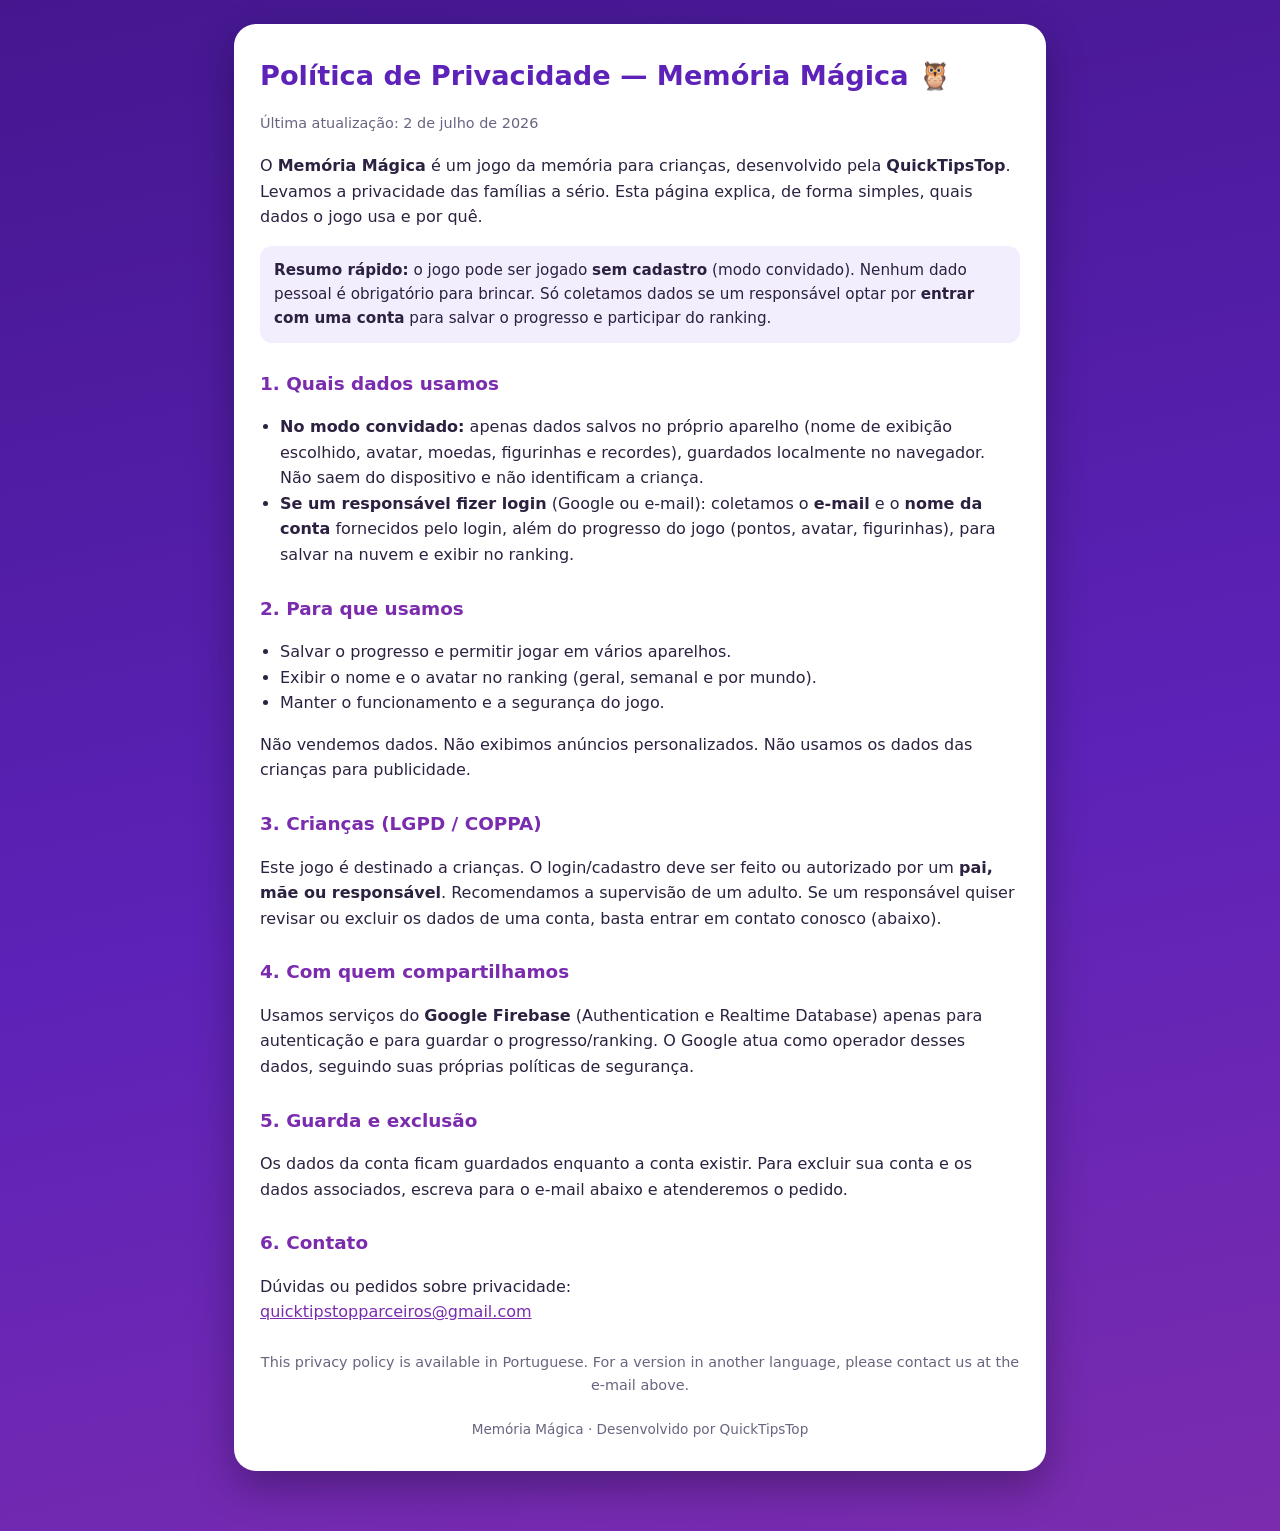
==== privacidade.html @ e179fc5d "Phase 0: installable PWA + privacy policy + parental gate Makes the game installable from the link/Q" ====
<!DOCTYPE html>
<html lang="pt-BR">
<head>
  <meta charset="UTF-8" />
  <meta name="viewport" content="width=device-width, initial-scale=1.0" />
  <title>Política de Privacidade — Memória Mágica</title>
  <style>
    :root { color-scheme: light; }
    body {
      font-family: 'Segoe UI', system-ui, sans-serif;
      background: linear-gradient(168deg, #44178f, #5d22b8 55%, #7b2cae);
      color: #2c2140; margin: 0; padding: 24px 16px 60px;
      display: flex; justify-content: center;
    }
    .card {
      background: #fff; max-width: 760px; width: 100%;
      border-radius: 22px; padding: 30px 26px;
      box-shadow: 0 16px 40px rgba(0,0,0,0.3); line-height: 1.6;
    }
    h1 { color: #5d22b8; font-size: 1.7rem; margin: 0 0 4px; }
    h2 { color: #7b2cae; font-size: 1.15rem; margin: 26px 0 8px; }
    .updated { color: #6b6480; font-size: 0.9rem; margin-bottom: 18px; }
    a { color: #7b2cae; }
    ul { padding-left: 20px; }
    .note { background: #f3eefe; border-radius: 12px; padding: 12px 14px; font-size: 0.95rem; }
    .lang { text-align: center; margin-top: 26px; font-size: 0.9rem; color: #6b6480; }
    footer { text-align: center; color: #6b6480; font-size: 0.85rem; margin-top: 22px; }
  </style>
</head>
<body>
  <main class="card">
    <h1>Política de Privacidade — Memória Mágica 🦉</h1>
    <p class="updated">Última atualização: 2 de julho de 2026</p>

    <p>O <strong>Memória Mágica</strong> é um jogo da memória para crianças, desenvolvido
      pela <strong>QuickTipsTop</strong>. Levamos a privacidade das famílias a sério.
      Esta página explica, de forma simples, quais dados o jogo usa e por quê.</p>

    <div class="note">
      <strong>Resumo rápido:</strong> o jogo pode ser jogado <strong>sem cadastro</strong>
      (modo convidado). Nenhum dado pessoal é obrigatório para brincar.
      Só coletamos dados se um responsável optar por <strong>entrar com uma conta</strong>
      para salvar o progresso e participar do ranking.
    </div>

    <h2>1. Quais dados usamos</h2>
    <ul>
      <li><strong>No modo convidado:</strong> apenas dados salvos no próprio aparelho
        (nome de exibição escolhido, avatar, moedas, figurinhas e recordes), guardados
        localmente no navegador. Não saem do dispositivo e não identificam a criança.</li>
      <li><strong>Se um responsável fizer login</strong> (Google ou e-mail): coletamos o
        <strong>e-mail</strong> e o <strong>nome da conta</strong> fornecidos pelo login,
        além do progresso do jogo (pontos, avatar, figurinhas), para salvar na nuvem e
        exibir no ranking.</li>
    </ul>

    <h2>2. Para que usamos</h2>
    <ul>
      <li>Salvar o progresso e permitir jogar em vários aparelhos.</li>
      <li>Exibir o nome e o avatar no ranking (geral, semanal e por mundo).</li>
      <li>Manter o funcionamento e a segurança do jogo.</li>
    </ul>
    <p>Não vendemos dados. Não exibimos anúncios personalizados. Não usamos os dados
      das crianças para publicidade.</p>

    <h2>3. Crianças (LGPD / COPPA)</h2>
    <p>Este jogo é destinado a crianças. O login/cadastro deve ser feito ou autorizado
      por um <strong>pai, mãe ou responsável</strong>. Recomendamos a supervisão de um
      adulto. Se um responsável quiser revisar ou excluir os dados de uma conta, basta
      entrar em contato conosco (abaixo).</p>

    <h2>4. Com quem compartilhamos</h2>
    <p>Usamos serviços do <strong>Google Firebase</strong> (Authentication e Realtime
      Database) apenas para autenticação e para guardar o progresso/ranking. O Google
      atua como operador desses dados, seguindo suas próprias políticas de segurança.</p>

    <h2>5. Guarda e exclusão</h2>
    <p>Os dados da conta ficam guardados enquanto a conta existir. Para excluir sua conta
      e os dados associados, escreva para o e-mail abaixo e atenderemos o pedido.</p>

    <h2>6. Contato</h2>
    <p>Dúvidas ou pedidos sobre privacidade:
      <br /><a href="mailto:quicktipstopparceiros@gmail.com">quicktipstopparceiros@gmail.com</a></p>

    <div class="lang">
      This privacy policy is available in Portuguese. For a version in another language,
      please contact us at the e-mail above.
    </div>

    <footer>Memória Mágica · Desenvolvido por QuickTipsTop</footer>
  </main>
</body>
</html>
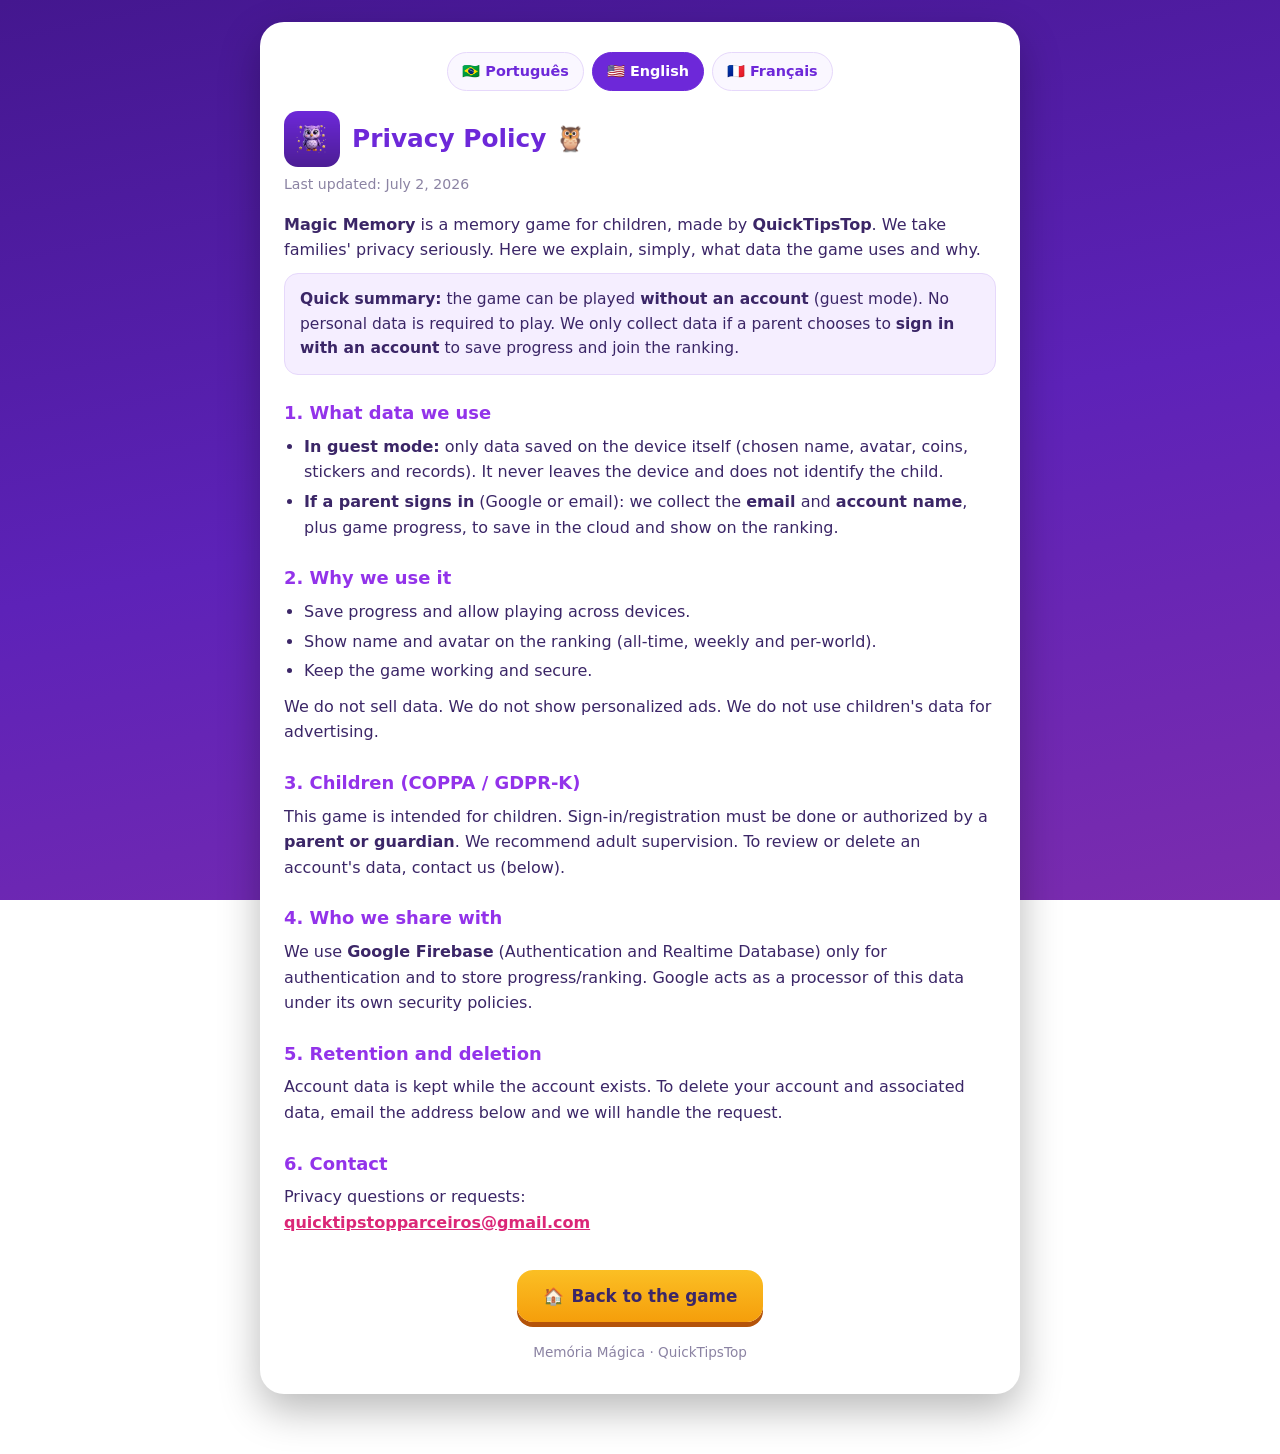
==== commit 3b36ef15: "Privacy page: on-brand colors, multi-language, back-to-game button - Recolored to the game's purple/" ====
--- a/privacidade.html
+++ b/privacidade.html
@@ -3,91 +3,184 @@
 <head>
   <meta charset="UTF-8" />
   <meta name="viewport" content="width=device-width, initial-scale=1.0" />
+  <meta name="theme-color" content="#4c1d95" />
   <title>Política de Privacidade — Memória Mágica</title>
   <style>
     :root { color-scheme: light; }
+    * { box-sizing: border-box; }
     body {
-      font-family: 'Segoe UI', system-ui, sans-serif;
-      background: linear-gradient(168deg, #44178f, #5d22b8 55%, #7b2cae);
-      color: #2c2140; margin: 0; padding: 24px 16px 60px;
+      font-family: 'Fredoka', 'Segoe UI', system-ui, sans-serif;
+      background: linear-gradient(168deg, #44178f, #5d22b8 52%, #7b2cae);
+      background-attachment: fixed;
+      color: #3b2667; margin: 0; padding: 22px 16px 60px;
       display: flex; justify-content: center;
     }
     .card {
       background: #fff; max-width: 760px; width: 100%;
-      border-radius: 22px; padding: 30px 26px;
-      box-shadow: 0 16px 40px rgba(0,0,0,0.3); line-height: 1.6;
+      border-radius: 24px; padding: 26px 24px 30px;
+      box-shadow: 0 16px 40px rgba(0,0,0,0.28); line-height: 1.6;
     }
-    h1 { color: #5d22b8; font-size: 1.7rem; margin: 0 0 4px; }
-    h2 { color: #7b2cae; font-size: 1.15rem; margin: 26px 0 8px; }
-    .updated { color: #6b6480; font-size: 0.9rem; margin-bottom: 18px; }
-    a { color: #7b2cae; }
-    ul { padding-left: 20px; }
-    .note { background: #f3eefe; border-radius: 12px; padding: 12px 14px; font-size: 0.95rem; }
-    .lang { text-align: center; margin-top: 26px; font-size: 0.9rem; color: #6b6480; }
-    footer { text-align: center; color: #6b6480; font-size: 0.85rem; margin-top: 22px; }
+    .top { display: flex; align-items: center; gap: 12px; margin-bottom: 6px; }
+    .top img { width: 56px; height: 56px; border-radius: 14px; flex: 0 0 auto; }
+    h1 { color: #6d28d9; font-size: 1.55rem; margin: 0; line-height: 1.2; }
+    .updated { color: #8b83a3; font-size: 0.88rem; margin: 2px 0 16px; }
+    h2 { color: #9333ea; font-size: 1.12rem; margin: 24px 0 6px; }
+    p { margin: 0 0 10px; }
+    a { color: #db2777; font-weight: 600; }
+    ul { padding-left: 20px; margin: 0 0 10px; }
+    li { margin-bottom: 4px; }
+    .note {
+      background: #f5eeff; border: 1.5px solid #e6d8fb;
+      border-radius: 14px; padding: 13px 15px; font-size: 0.97rem; margin-bottom: 6px;
+    }
+    /* Seletor de idioma */
+    .langs { display: flex; gap: 8px; justify-content: center; margin: 4px 0 20px; }
+    .langs button {
+      border: 1.5px solid #e6d8fb; background: #faf7ff; color: #6d28d9;
+      border-radius: 999px; padding: 7px 14px; font: inherit; font-weight: 600;
+      cursor: pointer; font-size: 0.9rem;
+    }
+    .langs button.active { background: #6d28d9; color: #fff; border-color: #6d28d9; }
+    /* Botão voltar ao jogo (estilo do jogo) */
+    .back {
+      display: inline-flex; align-items: center; gap: 8px;
+      background: linear-gradient(180deg, #fbbf24, #f59e0b);
+      color: #3b2667; font-weight: 700; font-size: 1.05rem;
+      text-decoration: none; border-radius: 16px; padding: 13px 26px;
+      box-shadow: 0 5px 0 #b45309; margin-top: 8px;
+    }
+    .back:active { transform: translateY(3px); box-shadow: 0 2px 0 #b45309; }
+    .back-wrap { text-align: center; margin-top: 26px; }
+    footer { text-align: center; color: #8b83a3; font-size: 0.85rem; margin-top: 20px; }
   </style>
 </head>
 <body>
   <main class="card">
-    <h1>Política de Privacidade — Memória Mágica 🦉</h1>
-    <p class="updated">Última atualização: 2 de julho de 2026</p>
-
-    <p>O <strong>Memória Mágica</strong> é um jogo da memória para crianças, desenvolvido
-      pela <strong>QuickTipsTop</strong>. Levamos a privacidade das famílias a sério.
-      Esta página explica, de forma simples, quais dados o jogo usa e por quê.</p>
-
-    <div class="note">
-      <strong>Resumo rápido:</strong> o jogo pode ser jogado <strong>sem cadastro</strong>
-      (modo convidado). Nenhum dado pessoal é obrigatório para brincar.
-      Só coletamos dados se um responsável optar por <strong>entrar com uma conta</strong>
-      para salvar o progresso e participar do ranking.
+    <div class="langs" id="langs">
+      <button data-lang="pt">🇧🇷 Português</button>
+      <button data-lang="en">🇺🇸 English</button>
+      <button data-lang="fr">🇫🇷 Français</button>
     </div>
 
-    <h2>1. Quais dados usamos</h2>
-    <ul>
-      <li><strong>No modo convidado:</strong> apenas dados salvos no próprio aparelho
-        (nome de exibição escolhido, avatar, moedas, figurinhas e recordes), guardados
-        localmente no navegador. Não saem do dispositivo e não identificam a criança.</li>
-      <li><strong>Se um responsável fizer login</strong> (Google ou e-mail): coletamos o
-        <strong>e-mail</strong> e o <strong>nome da conta</strong> fornecidos pelo login,
-        além do progresso do jogo (pontos, avatar, figurinhas), para salvar na nuvem e
-        exibir no ranking.</li>
-    </ul>
+    <div class="top">
+      <img src="img/pwa/icon-192.png" alt="Memória Mágica" />
+      <h1 id="p-title">Política de Privacidade</h1>
+    </div>
+    <p class="updated" id="p-updated"></p>
 
-    <h2>2. Para que usamos</h2>
-    <ul>
-      <li>Salvar o progresso e permitir jogar em vários aparelhos.</li>
-      <li>Exibir o nome e o avatar no ranking (geral, semanal e por mundo).</li>
-      <li>Manter o funcionamento e a segurança do jogo.</li>
-    </ul>
-    <p>Não vendemos dados. Não exibimos anúncios personalizados. Não usamos os dados
-      das crianças para publicidade.</p>
+    <div id="p-body"></div>
 
-    <h2>3. Crianças (LGPD / COPPA)</h2>
-    <p>Este jogo é destinado a crianças. O login/cadastro deve ser feito ou autorizado
-      por um <strong>pai, mãe ou responsável</strong>. Recomendamos a supervisão de um
-      adulto. Se um responsável quiser revisar ou excluir os dados de uma conta, basta
-      entrar em contato conosco (abaixo).</p>
-
-    <h2>4. Com quem compartilhamos</h2>
-    <p>Usamos serviços do <strong>Google Firebase</strong> (Authentication e Realtime
-      Database) apenas para autenticação e para guardar o progresso/ranking. O Google
-      atua como operador desses dados, seguindo suas próprias políticas de segurança.</p>
-
-    <h2>5. Guarda e exclusão</h2>
-    <p>Os dados da conta ficam guardados enquanto a conta existir. Para excluir sua conta
-      e os dados associados, escreva para o e-mail abaixo e atenderemos o pedido.</p>
-
-    <h2>6. Contato</h2>
-    <p>Dúvidas ou pedidos sobre privacidade:
-      <br /><a href="mailto:quicktipstopparceiros@gmail.com">quicktipstopparceiros@gmail.com</a></p>
-
-    <div class="lang">
-      This privacy policy is available in Portuguese. For a version in another language,
-      please contact us at the e-mail above.
+    <div class="back-wrap">
+      <a class="back" id="p-back" href="index.html">🏠 <span id="p-back-label">Voltar ao jogo</span></a>
     </div>
 
-    <footer>Memória Mágica · Desenvolvido por QuickTipsTop</footer>
+    <footer>Memória Mágica · QuickTipsTop</footer>
   </main>
+
+  <script>
+    var EMAIL = 'quicktipstopparceiros@gmail.com';
+    var I18N = {
+      pt: {
+        htmlLang: 'pt-BR',
+        title: 'Política de Privacidade 🦉',
+        updated: 'Última atualização: 2 de julho de 2026',
+        back: 'Voltar ao jogo',
+        body: [
+          '<p>O <strong>Memória Mágica</strong> é um jogo da memória para crianças, feito pela <strong>QuickTipsTop</strong>. Levamos a privacidade das famílias a sério. Aqui explicamos, de forma simples, quais dados o jogo usa e por quê.</p>',
+          '<div class="note"><strong>Resumo rápido:</strong> o jogo pode ser jogado <strong>sem cadastro</strong> (modo convidado). Nenhum dado pessoal é obrigatório para brincar. Só coletamos dados se um responsável optar por <strong>entrar com uma conta</strong> para salvar o progresso e participar do ranking.</div>',
+          '<h2>1. Quais dados usamos</h2>',
+          '<ul><li><strong>No modo convidado:</strong> apenas dados salvos no próprio aparelho (nome escolhido, avatar, moedas, figurinhas e recordes). Não saem do dispositivo e não identificam a criança.</li><li><strong>Se um responsável fizer login</strong> (Google ou e-mail): coletamos o <strong>e-mail</strong> e o <strong>nome da conta</strong>, além do progresso do jogo, para salvar na nuvem e exibir no ranking.</li></ul>',
+          '<h2>2. Para que usamos</h2>',
+          '<ul><li>Salvar o progresso e permitir jogar em vários aparelhos.</li><li>Exibir nome e avatar no ranking (geral, semanal e por mundo).</li><li>Manter o funcionamento e a segurança do jogo.</li></ul>',
+          '<p>Não vendemos dados. Não exibimos anúncios personalizados. Não usamos os dados das crianças para publicidade.</p>',
+          '<h2>3. Crianças (LGPD / COPPA)</h2>',
+          '<p>Este jogo é destinado a crianças. O login/cadastro deve ser feito ou autorizado por um <strong>pai, mãe ou responsável</strong>. Recomendamos a supervisão de um adulto. Para revisar ou excluir os dados de uma conta, entre em contato conosco (abaixo).</p>',
+          '<h2>4. Com quem compartilhamos</h2>',
+          '<p>Usamos o <strong>Google Firebase</strong> (Authentication e Realtime Database) apenas para autenticação e para guardar o progresso/ranking. O Google atua como operador desses dados, seguindo suas próprias políticas de segurança.</p>',
+          '<h2>5. Guarda e exclusão</h2>',
+          '<p>Os dados da conta ficam guardados enquanto a conta existir. Para excluir sua conta e os dados associados, escreva para o e-mail abaixo e atenderemos o pedido.</p>',
+          '<h2>6. Contato</h2>',
+          '<p>Dúvidas ou pedidos sobre privacidade:<br /><a href="mailto:' + EMAIL + '">' + EMAIL + '</a></p>'
+        ]
+      },
+      en: {
+        htmlLang: 'en',
+        title: 'Privacy Policy 🦉',
+        updated: 'Last updated: July 2, 2026',
+        back: 'Back to the game',
+        body: [
+          '<p><strong>Magic Memory</strong> is a memory game for children, made by <strong>QuickTipsTop</strong>. We take families\' privacy seriously. Here we explain, simply, what data the game uses and why.</p>',
+          '<div class="note"><strong>Quick summary:</strong> the game can be played <strong>without an account</strong> (guest mode). No personal data is required to play. We only collect data if a parent chooses to <strong>sign in with an account</strong> to save progress and join the ranking.</div>',
+          '<h2>1. What data we use</h2>',
+          '<ul><li><strong>In guest mode:</strong> only data saved on the device itself (chosen name, avatar, coins, stickers and records). It never leaves the device and does not identify the child.</li><li><strong>If a parent signs in</strong> (Google or email): we collect the <strong>email</strong> and <strong>account name</strong>, plus game progress, to save in the cloud and show on the ranking.</li></ul>',
+          '<h2>2. Why we use it</h2>',
+          '<ul><li>Save progress and allow playing across devices.</li><li>Show name and avatar on the ranking (all-time, weekly and per-world).</li><li>Keep the game working and secure.</li></ul>',
+          '<p>We do not sell data. We do not show personalized ads. We do not use children\'s data for advertising.</p>',
+          '<h2>3. Children (COPPA / GDPR-K)</h2>',
+          '<p>This game is intended for children. Sign-in/registration must be done or authorized by a <strong>parent or guardian</strong>. We recommend adult supervision. To review or delete an account\'s data, contact us (below).</p>',
+          '<h2>4. Who we share with</h2>',
+          '<p>We use <strong>Google Firebase</strong> (Authentication and Realtime Database) only for authentication and to store progress/ranking. Google acts as a processor of this data under its own security policies.</p>',
+          '<h2>5. Retention and deletion</h2>',
+          '<p>Account data is kept while the account exists. To delete your account and associated data, email the address below and we will handle the request.</p>',
+          '<h2>6. Contact</h2>',
+          '<p>Privacy questions or requests:<br /><a href="mailto:' + EMAIL + '">' + EMAIL + '</a></p>'
+        ]
+      },
+      fr: {
+        htmlLang: 'fr',
+        title: 'Politique de Confidentialité 🦉',
+        updated: 'Dernière mise à jour : 2 juillet 2026',
+        back: 'Retour au jeu',
+        body: [
+          '<p><strong>Mémoire Magique</strong> est un jeu de mémoire pour enfants, créé par <strong>QuickTipsTop</strong>. Nous prenons au sérieux la vie privée des familles. Voici, simplement, quelles données le jeu utilise et pourquoi.</p>',
+          '<div class="note"><strong>Résumé rapide :</strong> le jeu peut être joué <strong>sans compte</strong> (mode invité). Aucune donnée personnelle n\'est requise pour jouer. Nous ne collectons des données que si un parent choisit de <strong>se connecter avec un compte</strong> pour sauvegarder la progression et participer au classement.</div>',
+          '<h2>1. Quelles données nous utilisons</h2>',
+          '<ul><li><strong>En mode invité :</strong> uniquement des données enregistrées sur l\'appareil (nom choisi, avatar, pièces, autocollants et records). Elles ne quittent pas l\'appareil et n\'identifient pas l\'enfant.</li><li><strong>Si un parent se connecte</strong> (Google ou e-mail) : nous collectons l\'<strong>e-mail</strong> et le <strong>nom du compte</strong>, ainsi que la progression, pour les sauvegarder dans le cloud et les afficher au classement.</li></ul>',
+          '<h2>2. Pourquoi nous les utilisons</h2>',
+          '<ul><li>Sauvegarder la progression et permettre de jouer sur plusieurs appareils.</li><li>Afficher le nom et l\'avatar au classement (général, hebdomadaire et par monde).</li><li>Assurer le fonctionnement et la sécurité du jeu.</li></ul>',
+          '<p>Nous ne vendons pas de données. Nous n\'affichons pas de publicités personnalisées. Nous n\'utilisons pas les données des enfants à des fins publicitaires.</p>',
+          '<h2>3. Enfants (RGPD-K / COPPA)</h2>',
+          '<p>Ce jeu est destiné aux enfants. La connexion/inscription doit être faite ou autorisée par un <strong>parent ou tuteur</strong>. Nous recommandons la supervision d\'un adulte. Pour consulter ou supprimer les données d\'un compte, contactez-nous (ci-dessous).</p>',
+          '<h2>4. Avec qui nous partageons</h2>',
+          '<p>Nous utilisons <strong>Google Firebase</strong> (Authentication et Realtime Database) uniquement pour l\'authentification et pour stocker la progression/le classement. Google agit comme sous-traitant de ces données selon ses propres politiques de sécurité.</p>',
+          '<h2>5. Conservation et suppression</h2>',
+          '<p>Les données du compte sont conservées tant que le compte existe. Pour supprimer votre compte et les données associées, écrivez à l\'adresse ci-dessous et nous traiterons la demande.</p>',
+          '<h2>6. Contact</h2>',
+          '<p>Questions ou demandes sur la confidentialité :<br /><a href="mailto:' + EMAIL + '">' + EMAIL + '</a></p>'
+        ]
+      }
+    };
+
+    function detectLang() {
+      try {
+        var u = new URLSearchParams(location.search).get('lang');
+        if (u && I18N[u]) return u;
+        var s = localStorage.getItem('mm_lang');
+        if (s && I18N[s]) return s;
+      } catch (e) {}
+      var n = (navigator.language || 'pt').slice(0, 2);
+      return I18N[n] ? n : 'pt';
+    }
+
+    function render(lang) {
+      var d = I18N[lang] || I18N.pt;
+      document.documentElement.lang = d.htmlLang;
+      document.getElementById('p-title').textContent = d.title;
+      document.getElementById('p-updated').textContent = d.updated;
+      document.getElementById('p-body').innerHTML = d.body.join('');
+      document.getElementById('p-back-label').textContent = d.back;
+      var btns = document.querySelectorAll('#langs button');
+      for (var i = 0; i < btns.length; i++) {
+        btns[i].classList.toggle('active', btns[i].getAttribute('data-lang') === lang);
+      }
+    }
+
+    document.getElementById('langs').addEventListener('click', function (e) {
+      var b = e.target.closest('button'); if (!b) return;
+      render(b.getAttribute('data-lang'));
+    });
+
+    render(detectLang());
+  </script>
 </body>
 </html>
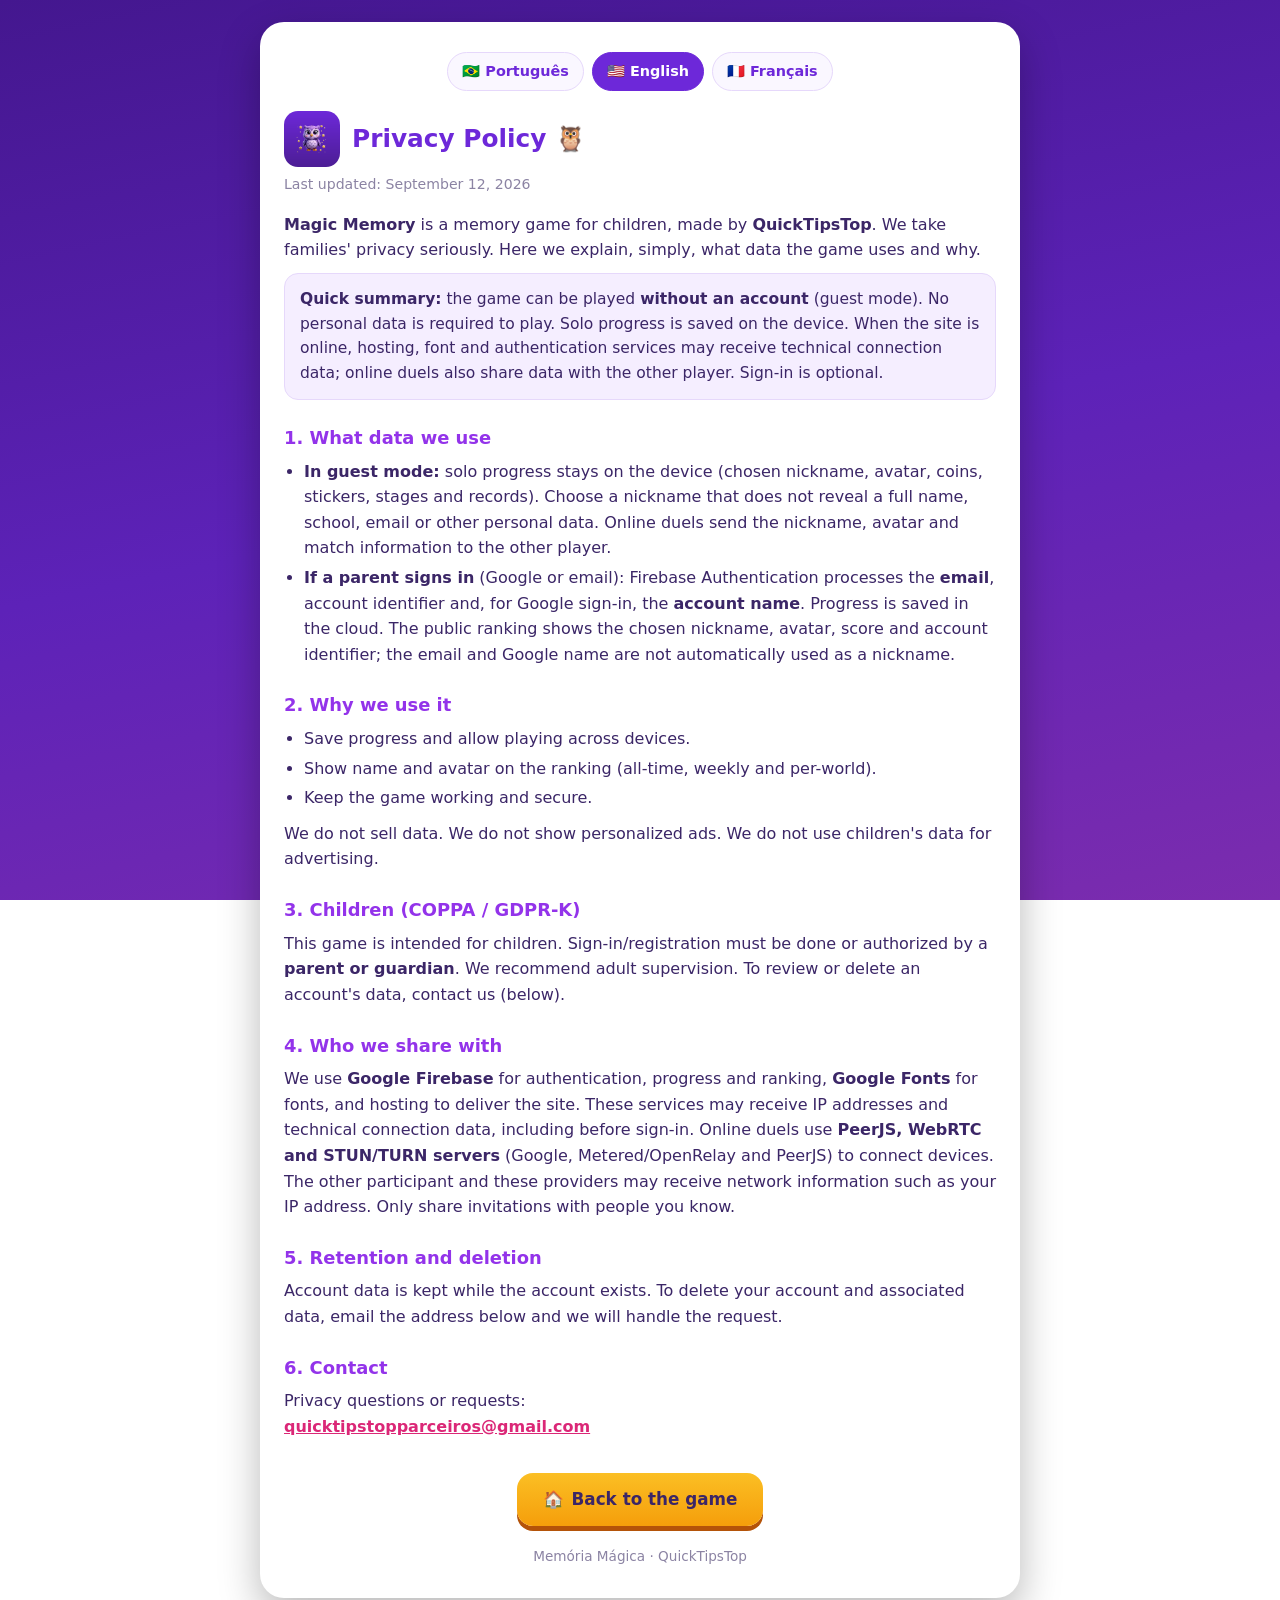
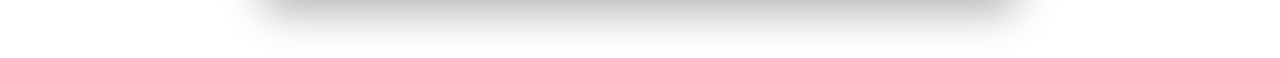
==== commit 08e3cae1: "Melhora seguranca, jogabilidade e progressao do jogo" ====
--- a/privacidade.html
+++ b/privacidade.html
@@ -83,20 +83,20 @@
       pt: {
         htmlLang: 'pt-BR',
         title: 'Política de Privacidade 🦉',
-        updated: 'Última atualização: 2 de julho de 2026',
+        updated: 'Última atualização: 12 de setembro de 2026',
         back: 'Voltar ao jogo',
         body: [
           '<p>O <strong>Memória Mágica</strong> é um jogo da memória para crianças, feito pela <strong>QuickTipsTop</strong>. Levamos a privacidade das famílias a sério. Aqui explicamos, de forma simples, quais dados o jogo usa e por quê.</p>',
-          '<div class="note"><strong>Resumo rápido:</strong> o jogo pode ser jogado <strong>sem cadastro</strong> (modo convidado). Nenhum dado pessoal é obrigatório para brincar. Só coletamos dados se um responsável optar por <strong>entrar com uma conta</strong> para salvar o progresso e participar do ranking.</div>',
+          '<div class="note"><strong>Resumo rápido:</strong> o jogo pode ser jogado <strong>sem cadastro</strong> (modo convidado). Nenhum dado pessoal é obrigatório para brincar. O modo solo salva o progresso no aparelho. Ao usar o site online, serviços de hospedagem, fontes e autenticação podem receber dados técnicos de conexão; o duelo online também compartilha dados com o outro jogador. O login é opcional.</div>',
           '<h2>1. Quais dados usamos</h2>',
-          '<ul><li><strong>No modo convidado:</strong> apenas dados salvos no próprio aparelho (nome escolhido, avatar, moedas, figurinhas e recordes). Não saem do dispositivo e não identificam a criança.</li><li><strong>Se um responsável fizer login</strong> (Google ou e-mail): coletamos o <strong>e-mail</strong> e o <strong>nome da conta</strong>, além do progresso do jogo, para salvar na nuvem e exibir no ranking.</li></ul>',
+          '<ul><li><strong>No modo convidado:</strong> o progresso solo fica no aparelho (apelido escolhido, avatar, moedas, figurinhas, fases e recordes). Escolha um apelido que não revele nome completo, escola, e-mail ou outros dados pessoais. No duelo online, o apelido, avatar e informações da partida são enviados ao outro jogador.</li><li><strong>Se um responsável fizer login</strong> (Google ou e-mail): o Firebase Authentication processa o <strong>e-mail</strong>, identificador e, no login Google, o <strong>nome da conta</strong>. O progresso é salvo na nuvem. O ranking público mostra o apelido escolhido, avatar, pontuação e identificador da conta; o e-mail e o nome Google não são usados automaticamente como apelido.</li></ul>',
           '<h2>2. Para que usamos</h2>',
           '<ul><li>Salvar o progresso e permitir jogar em vários aparelhos.</li><li>Exibir nome e avatar no ranking (geral, semanal e por mundo).</li><li>Manter o funcionamento e a segurança do jogo.</li></ul>',
           '<p>Não vendemos dados. Não exibimos anúncios personalizados. Não usamos os dados das crianças para publicidade.</p>',
           '<h2>3. Crianças (LGPD / COPPA)</h2>',
           '<p>Este jogo é destinado a crianças. O login/cadastro deve ser feito ou autorizado por um <strong>pai, mãe ou responsável</strong>. Recomendamos a supervisão de um adulto. Para revisar ou excluir os dados de uma conta, entre em contato conosco (abaixo).</p>',
           '<h2>4. Com quem compartilhamos</h2>',
-          '<p>Usamos o <strong>Google Firebase</strong> (Authentication e Realtime Database) apenas para autenticação e para guardar o progresso/ranking. O Google atua como operador desses dados, seguindo suas próprias políticas de segurança.</p>',
+          '<p>Usamos <strong>Google Firebase</strong> para autenticação, progresso e ranking; <strong>Google Fonts</strong> para fontes; e a hospedagem para entregar o site. Esses serviços podem receber endereço IP e dados técnicos da conexão, inclusive antes do login. O duelo usa <strong>PeerJS, WebRTC e servidores STUN/TURN</strong> (Google, Metered/OpenRelay e PeerJS) para conectar os aparelhos. O outro participante e esses provedores podem receber informações de rede, como o endereço IP. Compartilhe convites somente com pessoas conhecidas.</p>',
           '<h2>5. Guarda e exclusão</h2>',
           '<p>Os dados da conta ficam guardados enquanto a conta existir. Para excluir sua conta e os dados associados, escreva para o e-mail abaixo e atenderemos o pedido.</p>',
           '<h2>6. Contato</h2>',
@@ -106,20 +106,20 @@
       en: {
         htmlLang: 'en',
         title: 'Privacy Policy 🦉',
-        updated: 'Last updated: July 2, 2026',
+        updated: 'Last updated: September 12, 2026',
         back: 'Back to the game',
         body: [
           '<p><strong>Magic Memory</strong> is a memory game for children, made by <strong>QuickTipsTop</strong>. We take families\' privacy seriously. Here we explain, simply, what data the game uses and why.</p>',
-          '<div class="note"><strong>Quick summary:</strong> the game can be played <strong>without an account</strong> (guest mode). No personal data is required to play. We only collect data if a parent chooses to <strong>sign in with an account</strong> to save progress and join the ranking.</div>',
+          '<div class="note"><strong>Quick summary:</strong> the game can be played <strong>without an account</strong> (guest mode). No personal data is required to play. Solo progress is saved on the device. When the site is online, hosting, font and authentication services may receive technical connection data; online duels also share data with the other player. Sign-in is optional.</div>',
           '<h2>1. What data we use</h2>',
-          '<ul><li><strong>In guest mode:</strong> only data saved on the device itself (chosen name, avatar, coins, stickers and records). It never leaves the device and does not identify the child.</li><li><strong>If a parent signs in</strong> (Google or email): we collect the <strong>email</strong> and <strong>account name</strong>, plus game progress, to save in the cloud and show on the ranking.</li></ul>',
+          '<ul><li><strong>In guest mode:</strong> solo progress stays on the device (chosen nickname, avatar, coins, stickers, stages and records). Choose a nickname that does not reveal a full name, school, email or other personal data. Online duels send the nickname, avatar and match information to the other player.</li><li><strong>If a parent signs in</strong> (Google or email): Firebase Authentication processes the <strong>email</strong>, account identifier and, for Google sign-in, the <strong>account name</strong>. Progress is saved in the cloud. The public ranking shows the chosen nickname, avatar, score and account identifier; the email and Google name are not automatically used as a nickname.</li></ul>',
           '<h2>2. Why we use it</h2>',
           '<ul><li>Save progress and allow playing across devices.</li><li>Show name and avatar on the ranking (all-time, weekly and per-world).</li><li>Keep the game working and secure.</li></ul>',
           '<p>We do not sell data. We do not show personalized ads. We do not use children\'s data for advertising.</p>',
           '<h2>3. Children (COPPA / GDPR-K)</h2>',
           '<p>This game is intended for children. Sign-in/registration must be done or authorized by a <strong>parent or guardian</strong>. We recommend adult supervision. To review or delete an account\'s data, contact us (below).</p>',
           '<h2>4. Who we share with</h2>',
-          '<p>We use <strong>Google Firebase</strong> (Authentication and Realtime Database) only for authentication and to store progress/ranking. Google acts as a processor of this data under its own security policies.</p>',
+          '<p>We use <strong>Google Firebase</strong> for authentication, progress and ranking, <strong>Google Fonts</strong> for fonts, and hosting to deliver the site. These services may receive IP addresses and technical connection data, including before sign-in. Online duels use <strong>PeerJS, WebRTC and STUN/TURN servers</strong> (Google, Metered/OpenRelay and PeerJS) to connect devices. The other participant and these providers may receive network information such as your IP address. Only share invitations with people you know.</p>',
           '<h2>5. Retention and deletion</h2>',
           '<p>Account data is kept while the account exists. To delete your account and associated data, email the address below and we will handle the request.</p>',
           '<h2>6. Contact</h2>',
@@ -129,20 +129,20 @@
       fr: {
         htmlLang: 'fr',
         title: 'Politique de Confidentialité 🦉',
-        updated: 'Dernière mise à jour : 2 juillet 2026',
+        updated: 'Dernière mise à jour : 12 septembre 2026',
         back: 'Retour au jeu',
         body: [
           '<p><strong>Mémoire Magique</strong> est un jeu de mémoire pour enfants, créé par <strong>QuickTipsTop</strong>. Nous prenons au sérieux la vie privée des familles. Voici, simplement, quelles données le jeu utilise et pourquoi.</p>',
-          '<div class="note"><strong>Résumé rapide :</strong> le jeu peut être joué <strong>sans compte</strong> (mode invité). Aucune donnée personnelle n\'est requise pour jouer. Nous ne collectons des données que si un parent choisit de <strong>se connecter avec un compte</strong> pour sauvegarder la progression et participer au classement.</div>',
+          '<div class="note"><strong>Résumé rapide :</strong> le jeu peut être joué <strong>sans compte</strong> (mode invité). Aucune donnée personnelle n\'est requise pour jouer. La progression solo est sauvegardée sur l’appareil. En ligne, les services d’hébergement, de polices et d’authentification peuvent recevoir des données techniques de connexion ; les duels partagent également des données avec l’autre joueur. La connexion à un compte est facultative.</div>',
           '<h2>1. Quelles données nous utilisons</h2>',
-          '<ul><li><strong>En mode invité :</strong> uniquement des données enregistrées sur l\'appareil (nom choisi, avatar, pièces, autocollants et records). Elles ne quittent pas l\'appareil et n\'identifient pas l\'enfant.</li><li><strong>Si un parent se connecte</strong> (Google ou e-mail) : nous collectons l\'<strong>e-mail</strong> et le <strong>nom du compte</strong>, ainsi que la progression, pour les sauvegarder dans le cloud et les afficher au classement.</li></ul>',
+          '<ul><li><strong>En mode invité :</strong> la progression solo reste sur l’appareil (pseudonyme, avatar, pièces, autocollants, niveaux et records). Choisissez un pseudonyme sans nom complet, école, e-mail ni autre donnée personnelle. Les duels en ligne transmettent le pseudonyme, l’avatar et les informations de partie à l’autre joueur.</li><li><strong>Si un parent se connecte</strong> (Google ou e-mail) : Firebase Authentication traite l’<strong>e-mail</strong>, l’identifiant et, avec Google, le <strong>nom du compte</strong>. La progression est sauvegardée dans le cloud. Le classement public affiche le pseudonyme choisi, l’avatar, les points et l’identifiant du compte ; l’e-mail et le nom Google ne deviennent pas automatiquement un pseudonyme.</li></ul>',
           '<h2>2. Pourquoi nous les utilisons</h2>',
           '<ul><li>Sauvegarder la progression et permettre de jouer sur plusieurs appareils.</li><li>Afficher le nom et l\'avatar au classement (général, hebdomadaire et par monde).</li><li>Assurer le fonctionnement et la sécurité du jeu.</li></ul>',
           '<p>Nous ne vendons pas de données. Nous n\'affichons pas de publicités personnalisées. Nous n\'utilisons pas les données des enfants à des fins publicitaires.</p>',
           '<h2>3. Enfants (RGPD-K / COPPA)</h2>',
           '<p>Ce jeu est destiné aux enfants. La connexion/inscription doit être faite ou autorisée par un <strong>parent ou tuteur</strong>. Nous recommandons la supervision d\'un adulte. Pour consulter ou supprimer les données d\'un compte, contactez-nous (ci-dessous).</p>',
           '<h2>4. Avec qui nous partageons</h2>',
-          '<p>Nous utilisons <strong>Google Firebase</strong> (Authentication et Realtime Database) uniquement pour l\'authentification et pour stocker la progression/le classement. Google agit comme sous-traitant de ces données selon ses propres politiques de sécurité.</p>',
+          '<p>Nous utilisons <strong>Google Firebase</strong> pour l’authentification, la progression et le classement, <strong>Google Fonts</strong> pour les polices et un hébergement pour fournir le site. Ces services peuvent recevoir une adresse IP et des données techniques, même avant la connexion au compte. Les duels utilisent <strong>PeerJS, WebRTC et des serveurs STUN/TURN</strong> (Google, Metered/OpenRelay et PeerJS). L’autre joueur et ces prestataires peuvent recevoir des informations réseau, dont l’adresse IP. Partagez les invitations uniquement avec des personnes connues.</p>',
           '<h2>5. Conservation et suppression</h2>',
           '<p>Les données du compte sont conservées tant que le compte existe. Pour supprimer votre compte et les données associées, écrivez à l\'adresse ci-dessous et nous traiterons la demande.</p>',
           '<h2>6. Contact</h2>',
